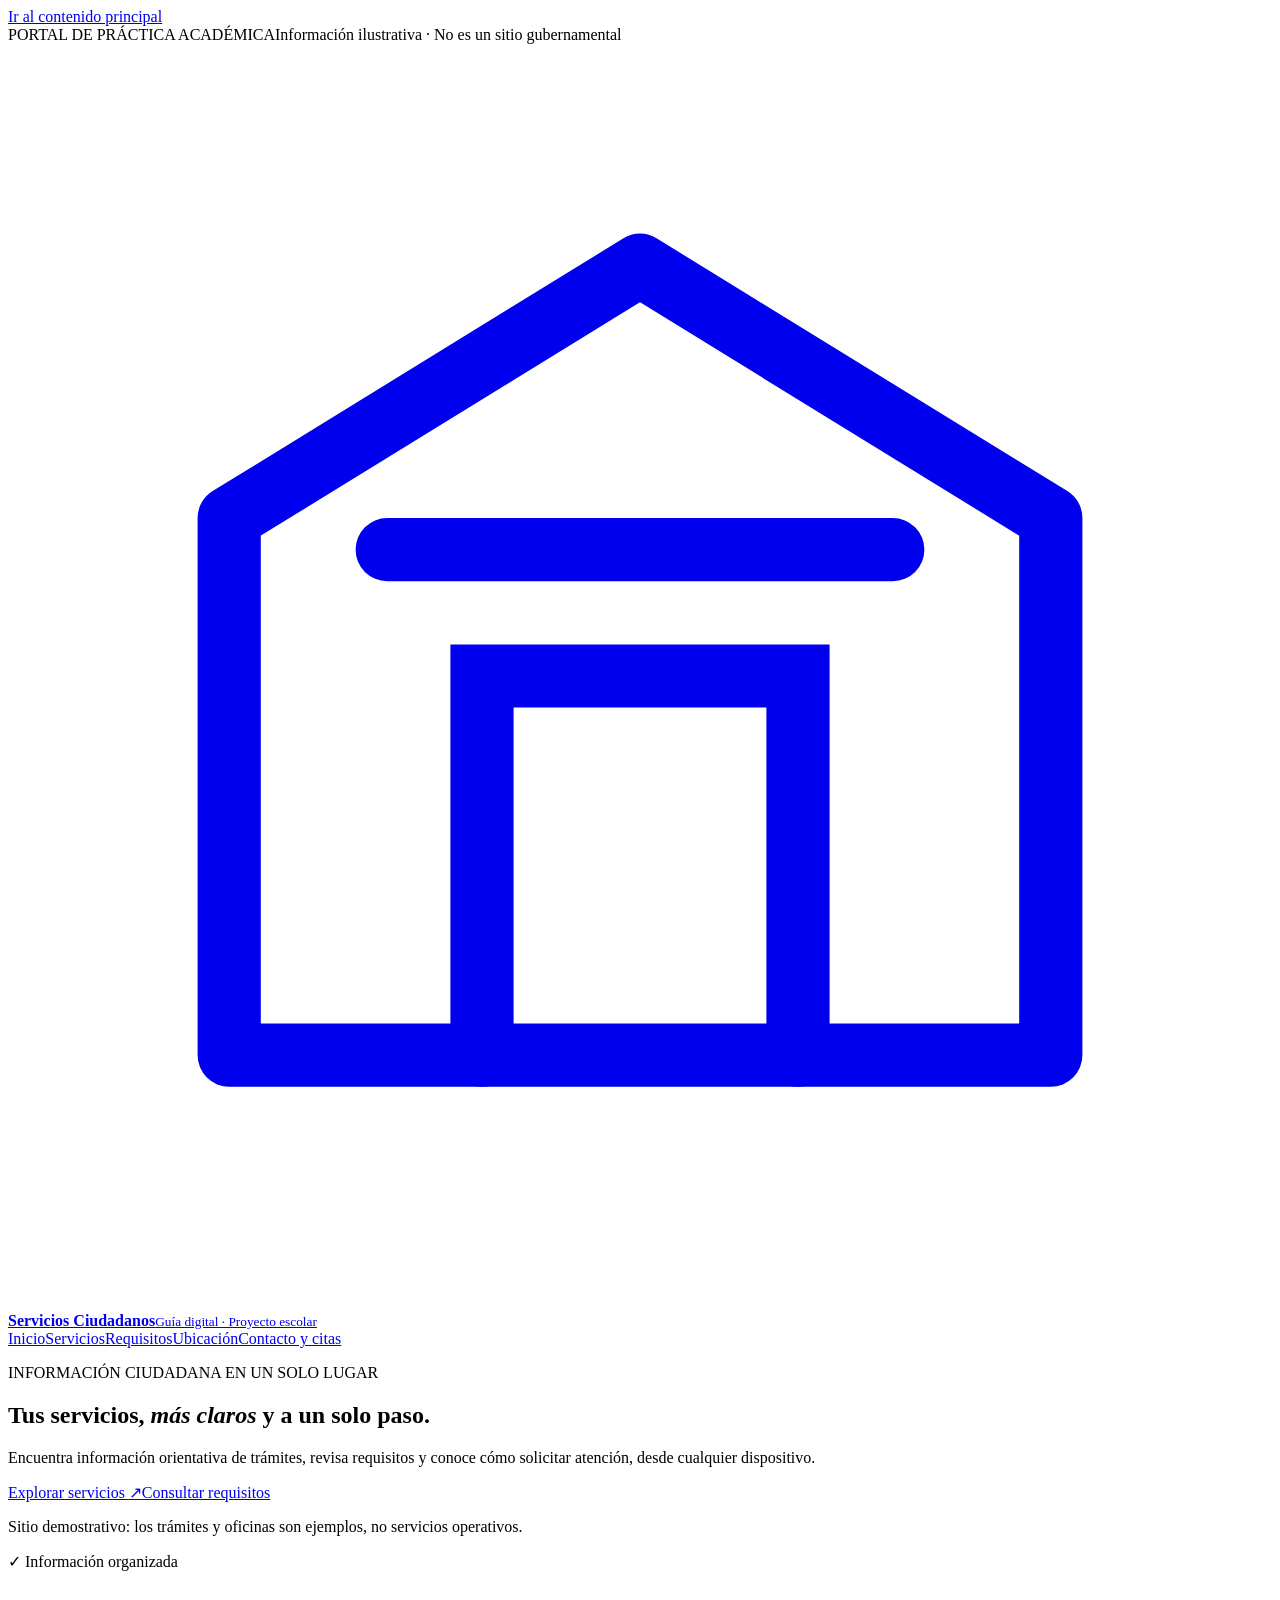
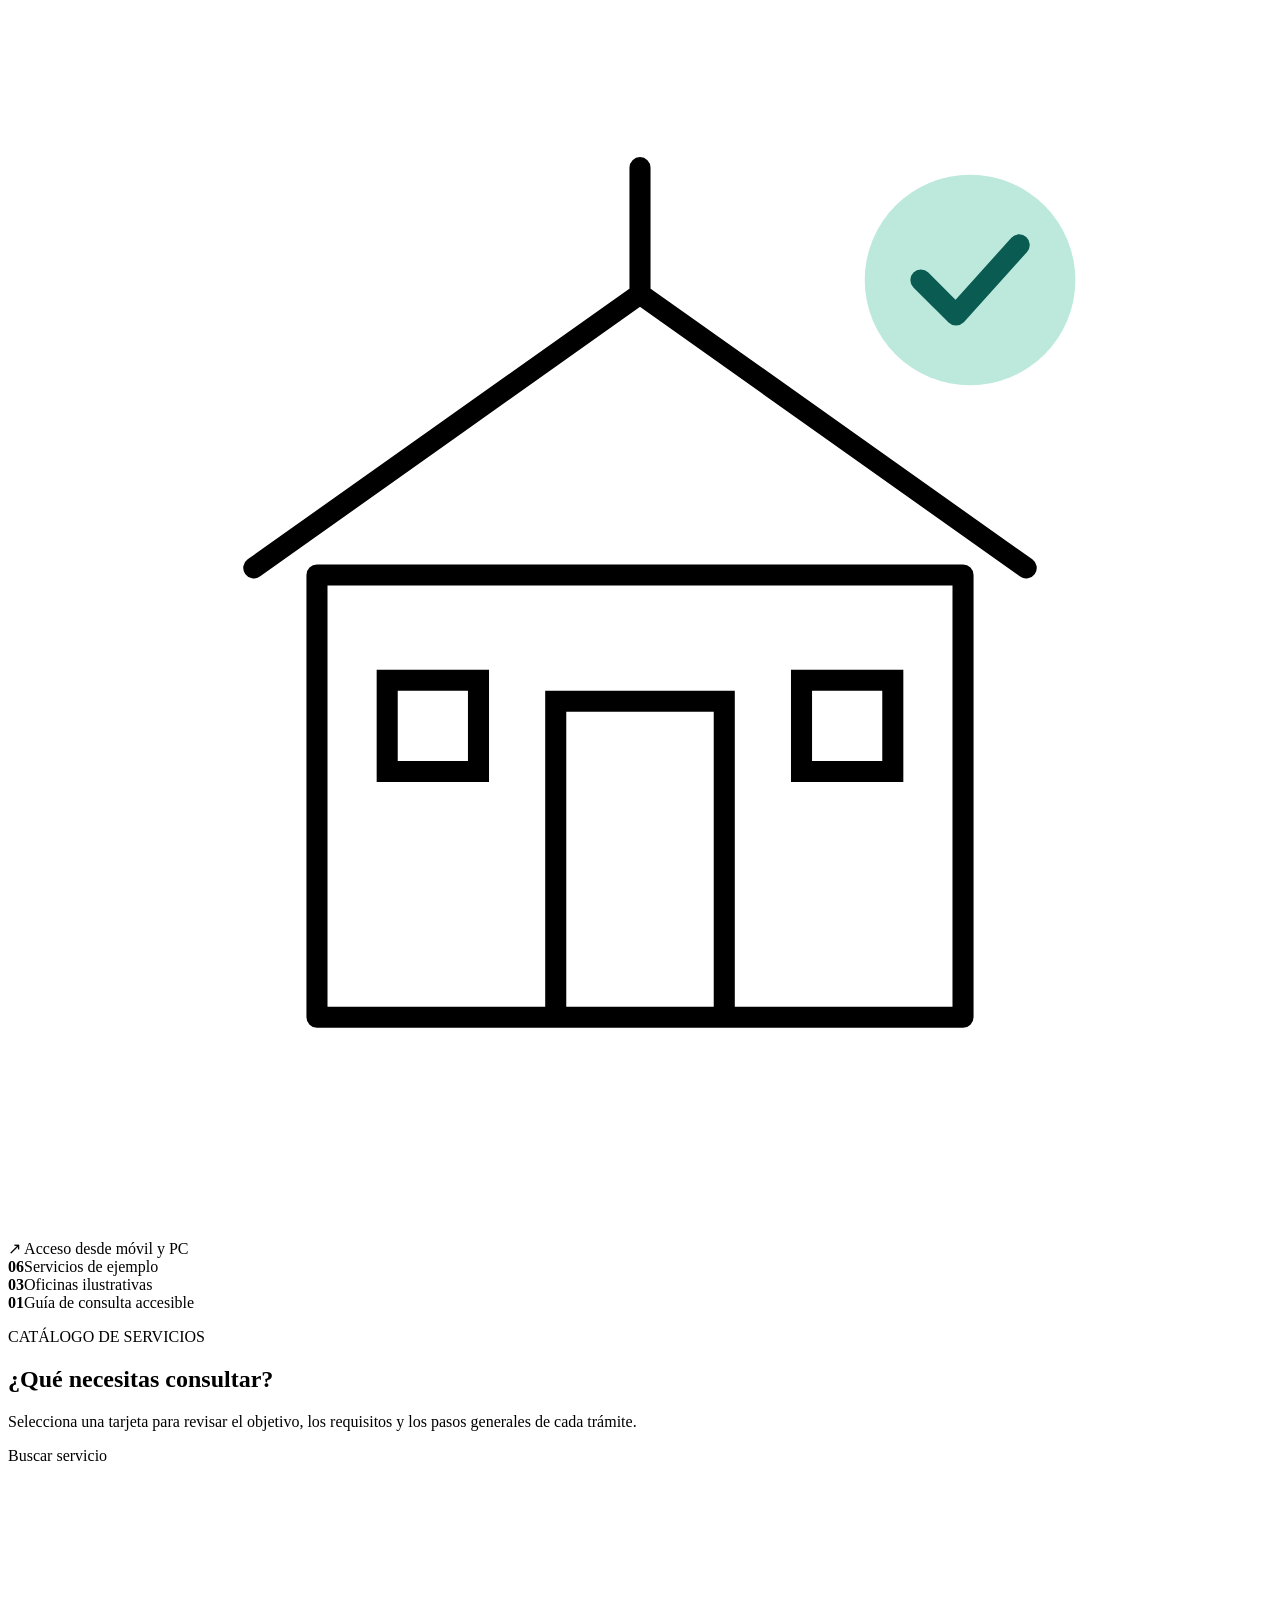
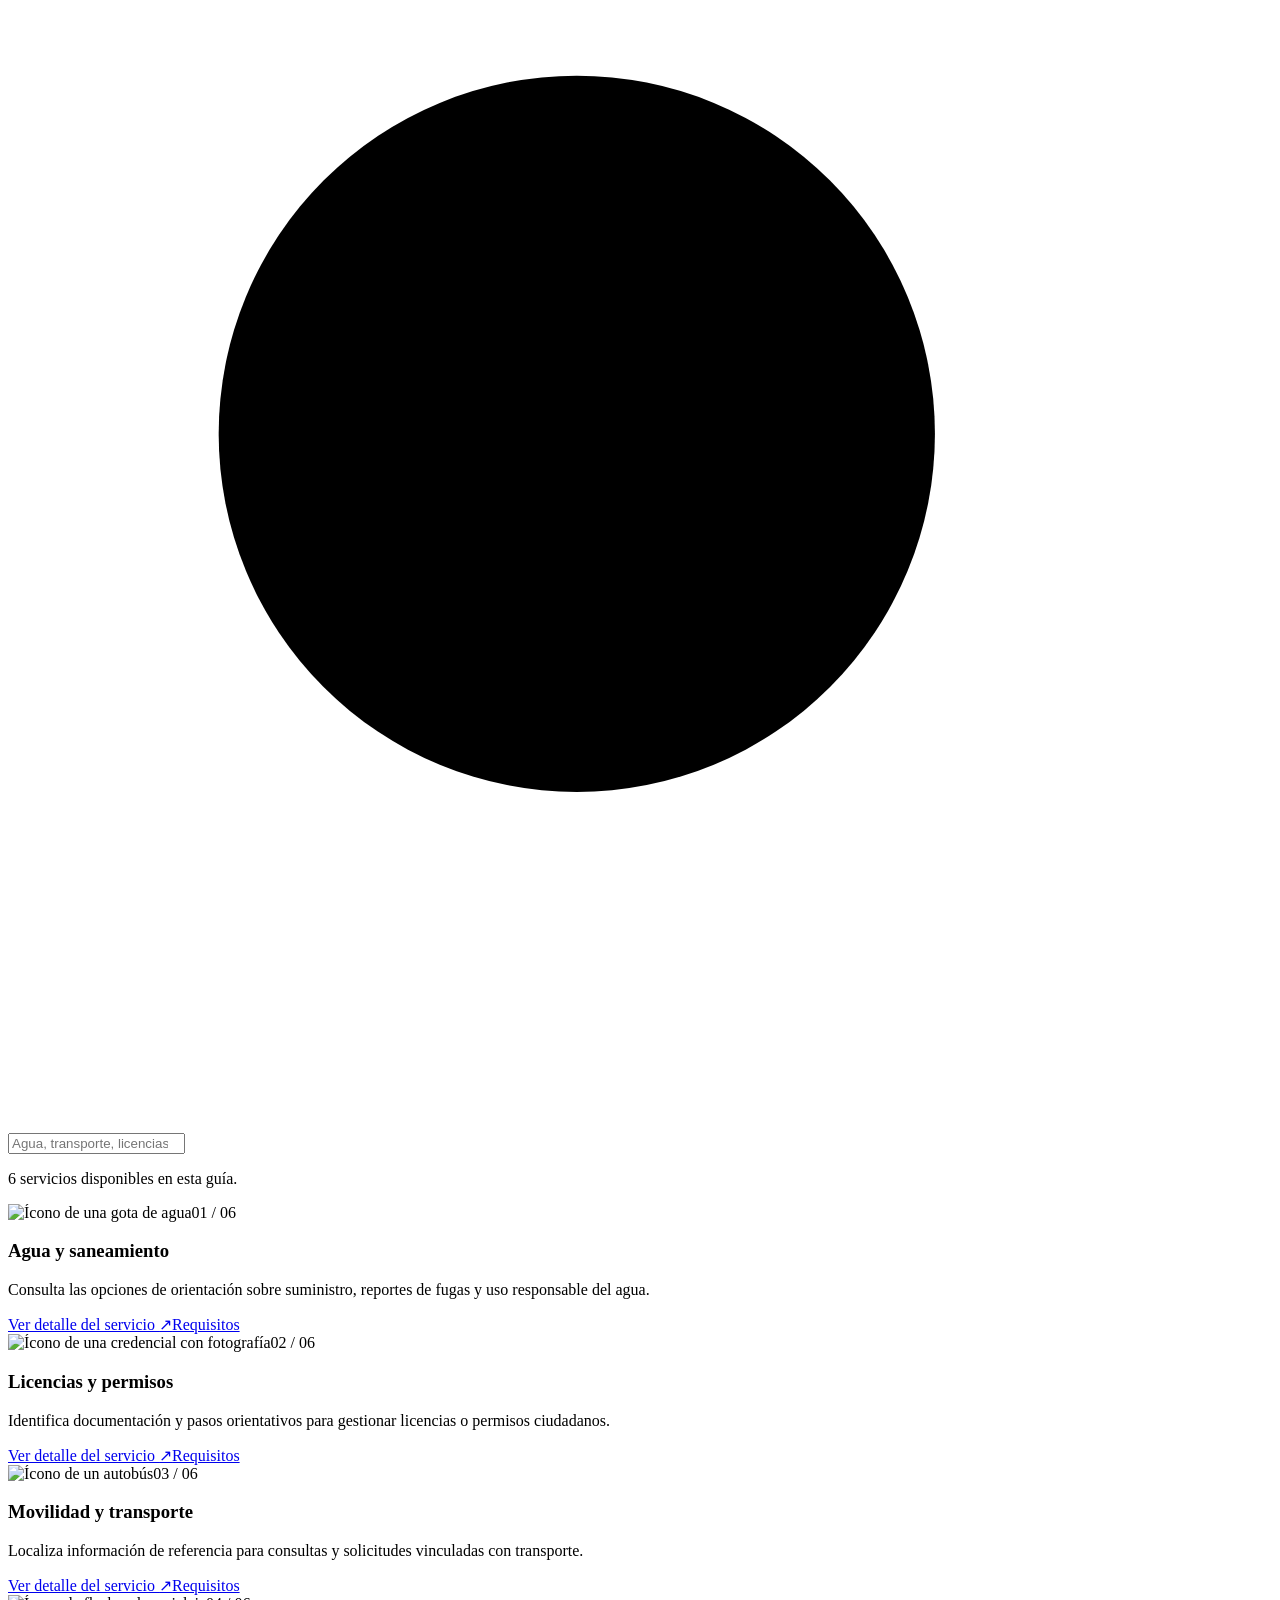
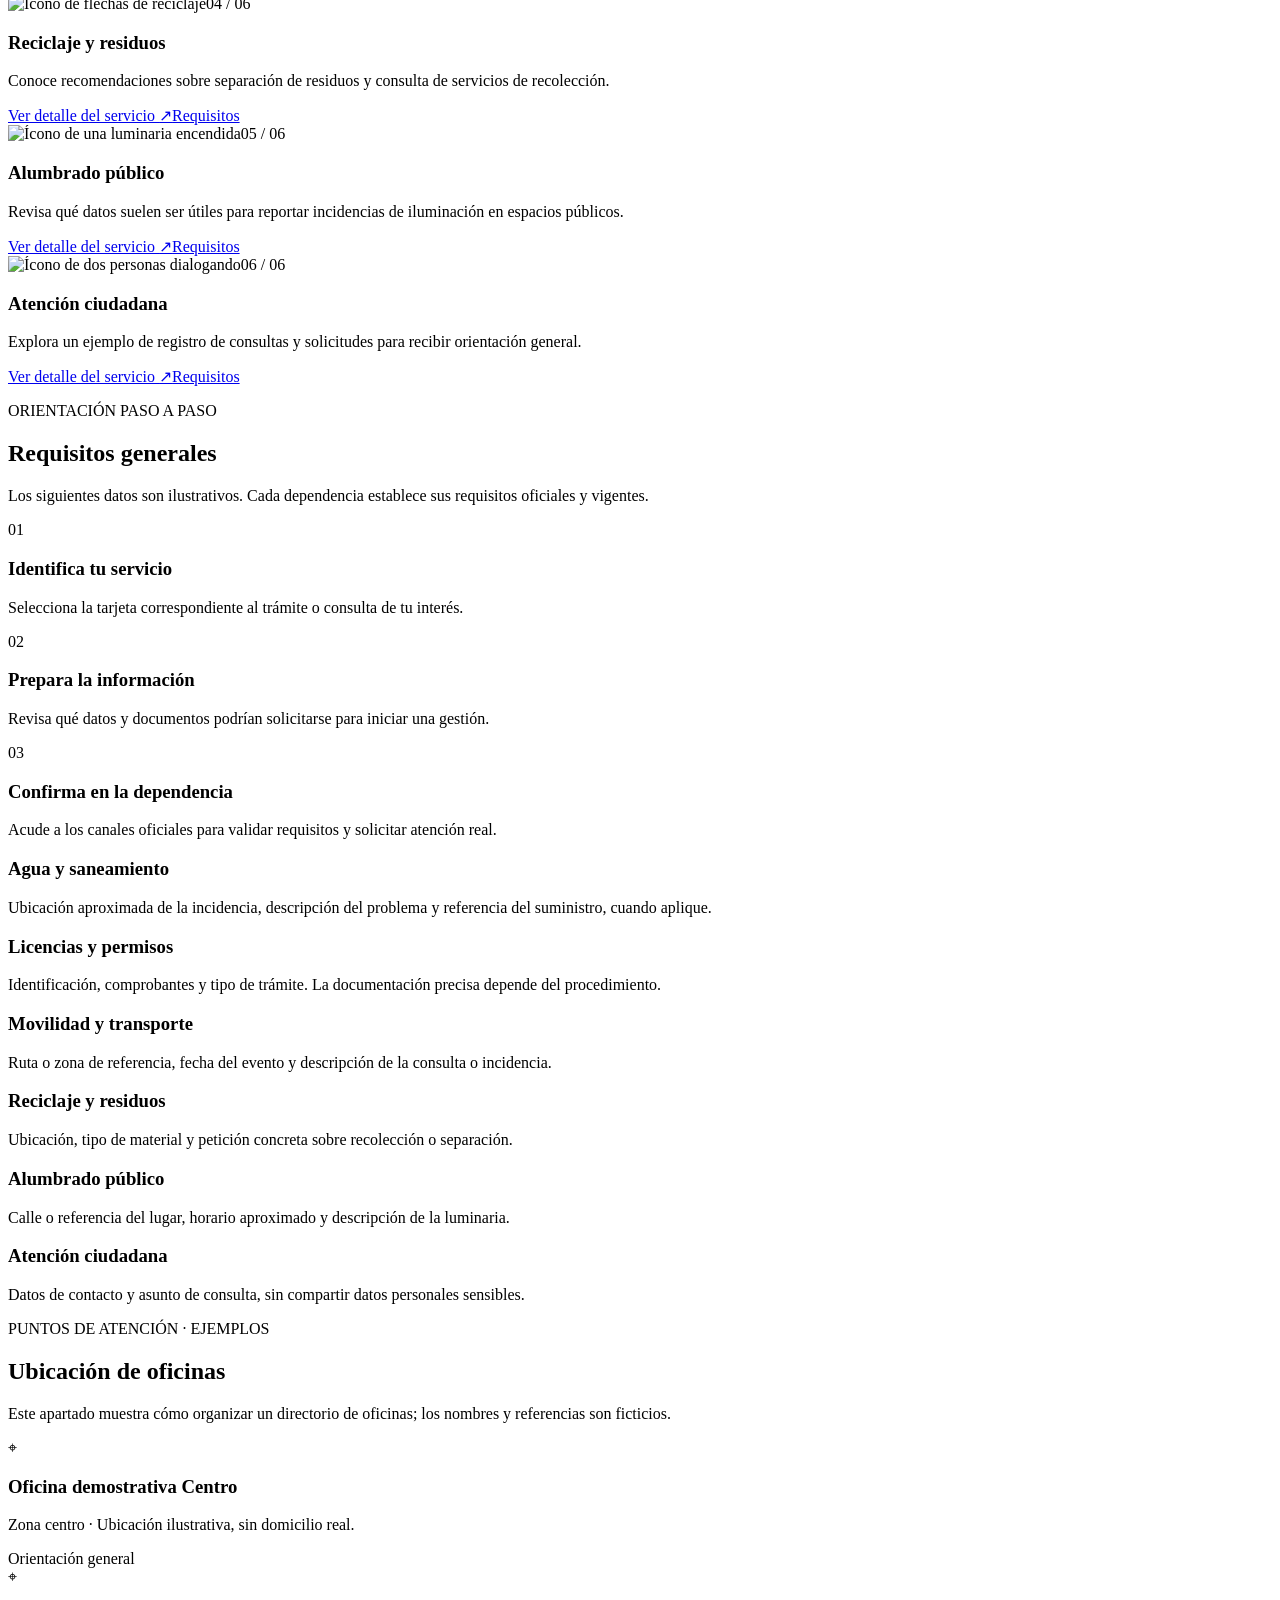
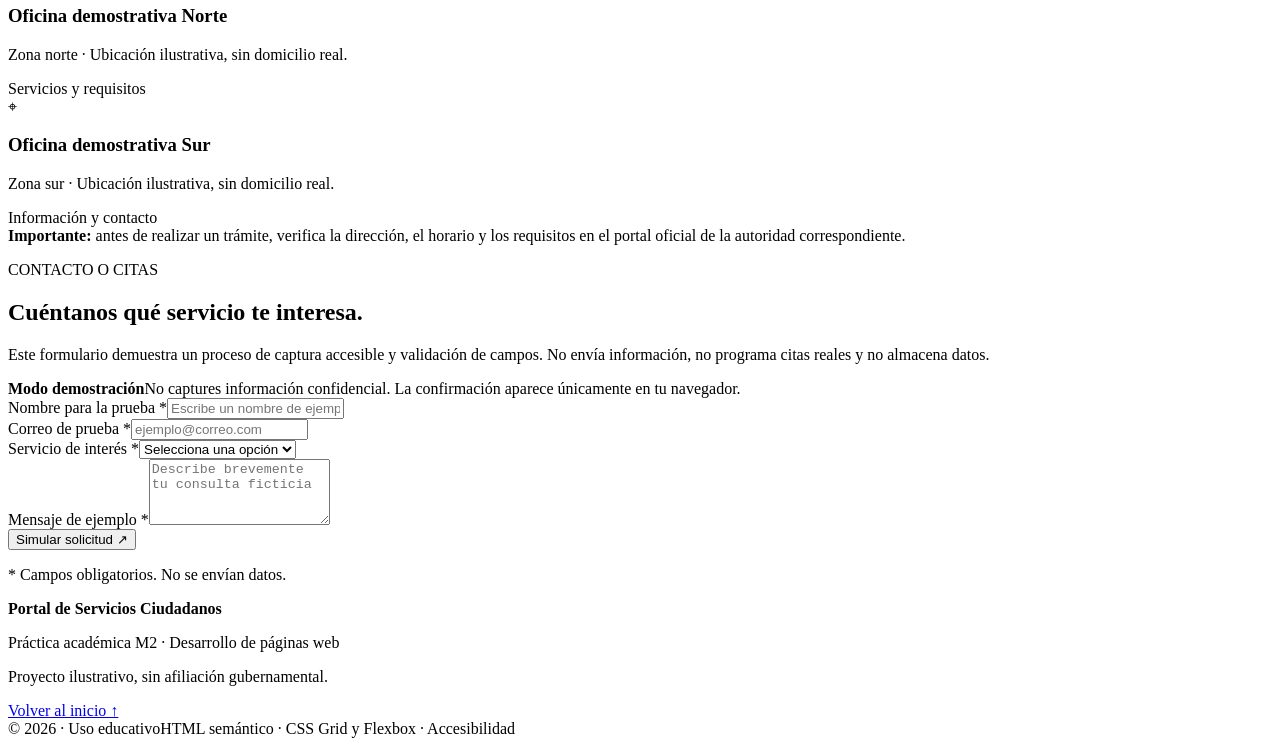
==== index.html @ 4b8a255d "Add initial HTML structure for citizen services portal" ====
<!DOCTYPE html>
<html lang="es">
<head>
  <meta charset="UTF-8">
  <meta name="viewport" content="width=device-width, initial-scale=1.0">
  <meta name="description" content="Portal académico responsivo con información orientativa sobre servicios ciudadanos, requisitos, ubicación y contacto.">
  <meta name="theme-color" content="#103e56">
  <title>Portal de Servicios Ciudadanos | Inicio</title>
  <link rel="stylesheet" href="assets/css/style.css">
  <script src="assets/js/script.js" defer></script>
</head>
<body>
  <a class="saltar-contenido" href="#contenido">Ir al contenido principal</a>
  <header id="inicio" class="encabezado-sitio">
    <div class="barra-superior"><div class="contenedor barra-interior"><span>PORTAL DE PRÁCTICA ACADÉMICA</span><span class="barra-derecha">Información ilustrativa · No es un sitio gubernamental</span></div></div>
    <div class="contenedor cabecera-principal">
      <a class="marca" href="#inicio" aria-label="Portal de Servicios Ciudadanos, ir al inicio">
        <span class="marca-emblema" aria-hidden="true"><svg viewBox="0 0 40 40" fill="none"><path d="M7 15 20 7l13 8v17H7V15Z" stroke="currentColor" stroke-width="2" stroke-linejoin="round"/><path d="M15 32V20h10v12M12 16h16" stroke="currentColor" stroke-width="2" stroke-linecap="round"/></svg></span>
        <span class="marca-texto"><strong>Servicios Ciudadanos</strong><small>Guía digital · Proyecto escolar</small></span>
      </a>
      <nav class="navegacion-sitio" aria-label="Navegación principal">
        <a href="#inicio">Inicio</a><a href="#servicios">Servicios</a><a href="#requisitos">Requisitos</a><a href="#ubicacion">Ubicación</a><a href="#contacto" class="enlace-contacto">Contacto y citas</a>
      </nav>
    </div>
  </header>

  <main id="contenido" class="contenido-principal">
    <section class="hero" aria-labelledby="titulo-hero">
      <div class="contenedor hero-contenido">
        <div class="hero-texto">
          <p class="etiqueta-clara"><span class="punto" aria-hidden="true"></span> INFORMACIÓN CIUDADANA EN UN SOLO LUGAR</p>
          <h1 id="titulo-hero">Tus servicios, <em>más claros</em> y a un solo paso.</h1>
          <p class="hero-descripcion">Encuentra información orientativa de trámites, revisa requisitos y conoce cómo solicitar atención, desde cualquier dispositivo.</p>
          <div class="hero-acciones"><a class="boton boton-primario" href="#servicios">Explorar servicios <span aria-hidden="true">↗</span></a><a class="boton boton-secundario" href="#requisitos">Consultar requisitos</a></div>
          <p class="nota-hero">Sitio demostrativo: los trámites y oficinas son ejemplos, no servicios operativos.</p>
        </div>
        <div class="hero-ilustracion" aria-hidden="true">
          <div class="tarjeta-flotante tarjeta-flotante-uno"><span class="icono-mini">✓</span> Información organizada</div>
          <div class="circulo-exterior"><div class="circulo-interior"><svg viewBox="0 0 180 180" fill="none"><path d="M44 86h92v63H44V86Z" stroke="currentColor" stroke-width="3" stroke-linejoin="round"/><path d="M35 85 90 46l55 39M90 46V28" stroke="currentColor" stroke-width="3" stroke-linecap="round" stroke-linejoin="round"/><path d="M78 149v-45h24v45M54 101h13v13H54zM113 101h13v13h-13z" stroke="currentColor" stroke-width="3"/><circle cx="137" cy="44" r="15" fill="#bce9db"/><path d="m130 44 5 5 9-10" stroke="#0a5b52" stroke-width="3" stroke-linecap="round" stroke-linejoin="round"/></svg></div></div>
          <div class="tarjeta-flotante tarjeta-flotante-dos"><span class="icono-mini">↗</span> Acceso desde móvil y PC</div>
        </div>
      </div>
    </section>

    <section class="franja-valor" aria-label="Ventajas de la guía"><div class="contenedor valores-grid"><div class="valor"><strong>06</strong><span>Servicios de ejemplo</span></div><div class="valor"><strong>03</strong><span>Oficinas ilustrativas</span></div><div class="valor"><strong>01</strong><span>Guía de consulta accesible</span></div></div></section>

    <section id="servicios" class="seccion seccion-servicios" aria-labelledby="titulo-servicios">
      <div class="contenedor">
        <div class="seccion-cabecera"><div><p class="sobretitulo">CATÁLOGO DE SERVICIOS</p><h2 id="titulo-servicios">¿Qué necesitas consultar?</h2><p class="seccion-descripcion">Selecciona una tarjeta para revisar el objetivo, los requisitos y los pasos generales de cada trámite.</p></div><label class="buscador"><span class="buscador-etiqueta">Buscar servicio</span><span class="campo-busqueda"><svg viewBox="0 0 24 24" aria-hidden="true"><circle cx="10.8" cy="10.8" r="6.8"/><path d="m16 16 5 5"/></svg><input type="search" id="buscar-servicio" placeholder="Agua, transporte, licencias..." autocomplete="off"></span></label></div>
        <p id="resultados-busqueda" class="contador-resultados" role="status" aria-live="polite">6 servicios disponibles en esta guía.</p>
        <div class="grid-servicios">
          <article class="tarjeta-servicio" data-nombre="Agua y saneamiento reportar fuga recibos"><div class="tarjeta-superior"><img src="assets/img/agua.svg" alt="Ícono de una gota de agua" width="64" height="64"><span class="tarjeta-numero">01 / 06</span></div><h3>Agua y saneamiento</h3><p>Consulta las opciones de orientación sobre suministro, reportes de fugas y uso responsable del agua.</p><div class="tarjeta-enlaces"><a class="enlace-detalle" href="detalle.html?servicio=agua">Ver detalle del servicio <span aria-hidden="true">↗</span></a><a class="enlace-discreto" href="#req-agua">Requisitos</a></div></article>
          <article class="tarjeta-servicio" data-nombre="Licencias y permisos conducir documentos"><div class="tarjeta-superior"><img src="assets/img/licencias.svg" alt="Ícono de una credencial con fotografía" width="64" height="64"><span class="tarjeta-numero">02 / 06</span></div><h3>Licencias y permisos</h3><p>Identifica documentación y pasos orientativos para gestionar licencias o permisos ciudadanos.</p><div class="tarjeta-enlaces"><a class="enlace-detalle" href="detalle.html?servicio=licencias">Ver detalle del servicio <span aria-hidden="true">↗</span></a><a class="enlace-discreto" href="#req-licencias">Requisitos</a></div></article>
          <article class="tarjeta-servicio" data-nombre="Movilidad y transporte rutas atención"><div class="tarjeta-superior"><img src="assets/img/transporte.svg" alt="Ícono de un autobús" width="64" height="64"><span class="tarjeta-numero">03 / 06</span></div><h3>Movilidad y transporte</h3><p>Localiza información de referencia para consultas y solicitudes vinculadas con transporte.</p><div class="tarjeta-enlaces"><a class="enlace-detalle" href="detalle.html?servicio=transporte">Ver detalle del servicio <span aria-hidden="true">↗</span></a><a class="enlace-discreto" href="#req-transporte">Requisitos</a></div></article>
          <article class="tarjeta-servicio" data-nombre="Reciclaje y residuos separación recolección"><div class="tarjeta-superior"><img src="assets/img/reciclaje.svg" alt="Ícono de flechas de reciclaje" width="64" height="64"><span class="tarjeta-numero">04 / 06</span></div><h3>Reciclaje y residuos</h3><p>Conoce recomendaciones sobre separación de residuos y consulta de servicios de recolección.</p><div class="tarjeta-enlaces"><a class="enlace-detalle" href="detalle.html?servicio=reciclaje">Ver detalle del servicio <span aria-hidden="true">↗</span></a><a class="enlace-discreto" href="#req-reciclaje">Requisitos</a></div></article>
          <article class="tarjeta-servicio" data-nombre="Alumbrado público falla luminaria reportar"><div class="tarjeta-superior"><img src="assets/img/alumbrado.svg" alt="Ícono de una luminaria encendida" width="64" height="64"><span class="tarjeta-numero">05 / 06</span></div><h3>Alumbrado público</h3><p>Revisa qué datos suelen ser útiles para reportar incidencias de iluminación en espacios públicos.</p><div class="tarjeta-enlaces"><a class="enlace-detalle" href="detalle.html?servicio=alumbrado">Ver detalle del servicio <span aria-hidden="true">↗</span></a><a class="enlace-discreto" href="#req-alumbrado">Requisitos</a></div></article>
          <article class="tarjeta-servicio" data-nombre="Atención ciudadana orientación citas solicitudes"><div class="tarjeta-superior"><img src="assets/img/atencion.svg" alt="Ícono de dos personas dialogando" width="64" height="64"><span class="tarjeta-numero">06 / 06</span></div><h3>Atención ciudadana</h3><p>Explora un ejemplo de registro de consultas y solicitudes para recibir orientación general.</p><div class="tarjeta-enlaces"><a class="enlace-detalle" href="detalle.html?servicio=atencion">Ver detalle del servicio <span aria-hidden="true">↗</span></a><a class="enlace-discreto" href="#req-atencion">Requisitos</a></div></article>
        </div><p id="sin-resultados" class="sin-resultados" hidden>No se encontraron servicios con ese término. Prueba con otra palabra.</p>
      </div>
    </section>

    <section id="requisitos" class="seccion seccion-requisitos" aria-labelledby="titulo-requisitos"><div class="contenedor">
      <div class="seccion-cabecera"><div><p class="sobretitulo">ORIENTACIÓN PASO A PASO</p><h2 id="titulo-requisitos">Requisitos generales</h2><p class="seccion-descripcion">Los siguientes datos son ilustrativos. Cada dependencia establece sus requisitos oficiales y vigentes.</p></div></div>
      <div class="pasos"><div class="paso"><span>01</span><h3>Identifica tu servicio</h3><p>Selecciona la tarjeta correspondiente al trámite o consulta de tu interés.</p></div><div class="paso"><span>02</span><h3>Prepara la información</h3><p>Revisa qué datos y documentos podrían solicitarse para iniciar una gestión.</p></div><div class="paso"><span>03</span><h3>Confirma en la dependencia</h3><p>Acude a los canales oficiales para validar requisitos y solicitar atención real.</p></div></div>
      <div class="requisitos-grid"><article id="req-agua" class="requisito"><h3>Agua y saneamiento</h3><p>Ubicación aproximada de la incidencia, descripción del problema y referencia del suministro, cuando aplique.</p></article><article id="req-licencias" class="requisito"><h3>Licencias y permisos</h3><p>Identificación, comprobantes y tipo de trámite. La documentación precisa depende del procedimiento.</p></article><article id="req-transporte" class="requisito"><h3>Movilidad y transporte</h3><p>Ruta o zona de referencia, fecha del evento y descripción de la consulta o incidencia.</p></article><article id="req-reciclaje" class="requisito"><h3>Reciclaje y residuos</h3><p>Ubicación, tipo de material y petición concreta sobre recolección o separación.</p></article><article id="req-alumbrado" class="requisito"><h3>Alumbrado público</h3><p>Calle o referencia del lugar, horario aproximado y descripción de la luminaria.</p></article><article id="req-atencion" class="requisito"><h3>Atención ciudadana</h3><p>Datos de contacto y asunto de consulta, sin compartir datos personales sensibles.</p></article></div>
    </div></section>

    <section id="ubicacion" class="seccion seccion-ubicacion" aria-labelledby="titulo-ubicacion"><div class="contenedor"><div class="seccion-cabecera"><div><p class="sobretitulo">PUNTOS DE ATENCIÓN · EJEMPLOS</p><h2 id="titulo-ubicacion">Ubicación de oficinas</h2><p class="seccion-descripcion">Este apartado muestra cómo organizar un directorio de oficinas; los nombres y referencias son ficticios.</p></div></div><div class="oficinas-grid"><article class="oficina"><div class="oficina-icono" aria-hidden="true">⌖</div><div><h3>Oficina demostrativa Centro</h3><p>Zona centro · Ubicación ilustrativa, sin domicilio real.</p><span>Orientación general</span></div></article><article class="oficina"><div class="oficina-icono" aria-hidden="true">⌖</div><div><h3>Oficina demostrativa Norte</h3><p>Zona norte · Ubicación ilustrativa, sin domicilio real.</p><span>Servicios y requisitos</span></div></article><article class="oficina"><div class="oficina-icono" aria-hidden="true">⌖</div><div><h3>Oficina demostrativa Sur</h3><p>Zona sur · Ubicación ilustrativa, sin domicilio real.</p><span>Información y contacto</span></div></article></div><div class="aviso-ubicacion"><strong>Importante:</strong> antes de realizar un trámite, verifica la dirección, el horario y los requisitos en el portal oficial de la autoridad correspondiente.</div></div></section>

    <section id="contacto" class="seccion seccion-contacto" aria-labelledby="titulo-contacto"><div class="contenedor contacto-grid"><div class="contacto-texto"><p class="sobretitulo">CONTACTO O CITAS</p><h2 id="titulo-contacto">Cuéntanos qué servicio te interesa.</h2><p>Este formulario demuestra un proceso de captura accesible y validación de campos. No envía información, no programa citas reales y no almacena datos.</p><div class="aviso-privacidad-demo"><strong>Modo demostración</strong><span>No captures información confidencial. La confirmación aparece únicamente en tu navegador.</span></div></div><form id="formulario-contacto" class="formulario" aria-label="Formulario de demostración para consultas"><div class="campo"><label for="nombre">Nombre para la prueba <span aria-hidden="true">*</span></label><input id="nombre" name="nombre" type="text" minlength="2" maxlength="70" autocomplete="name" placeholder="Escribe un nombre de ejemplo" required></div><div class="campo"><label for="correo">Correo de prueba <span aria-hidden="true">*</span></label><input id="correo" name="correo" type="email" maxlength="100" placeholder="ejemplo@correo.com" autocomplete="email" required></div><div class="campo"><label for="servicio-contacto">Servicio de interés <span aria-hidden="true">*</span></label><select id="servicio-contacto" name="servicio" required><option value="">Selecciona una opción</option><option>Agua y saneamiento</option><option>Licencias y permisos</option><option>Movilidad y transporte</option><option>Reciclaje y residuos</option><option>Alumbrado público</option><option>Atención ciudadana</option></select></div><div class="campo"><label for="mensaje">Mensaje de ejemplo <span aria-hidden="true">*</span></label><textarea id="mensaje" name="mensaje" rows="4" minlength="10" maxlength="500" placeholder="Describe brevemente tu consulta ficticia" required></textarea></div><button class="boton boton-enviar" type="submit">Simular solicitud <span aria-hidden="true">↗</span></button><p class="form-ayuda">* Campos obligatorios. No se envían datos.</p><p id="respuesta-formulario" class="respuesta-formulario" role="status" aria-live="polite" tabindex="-1" hidden></p></form></div></section>
  </main>
  <footer class="pie-sitio"><div class="contenedor pie-contenido"><div><strong>Portal de Servicios Ciudadanos</strong><p>Práctica académica M2 · Desarrollo de páginas web</p></div><div><p>Proyecto ilustrativo, sin afiliación gubernamental.</p><a href="#inicio">Volver al inicio ↑</a></div></div><div class="contenedor pie-copy"><span>© 2026 · Uso educativo</span><span>HTML semántico · CSS Grid y Flexbox · Accesibilidad</span></div></footer>
</body>
</html>
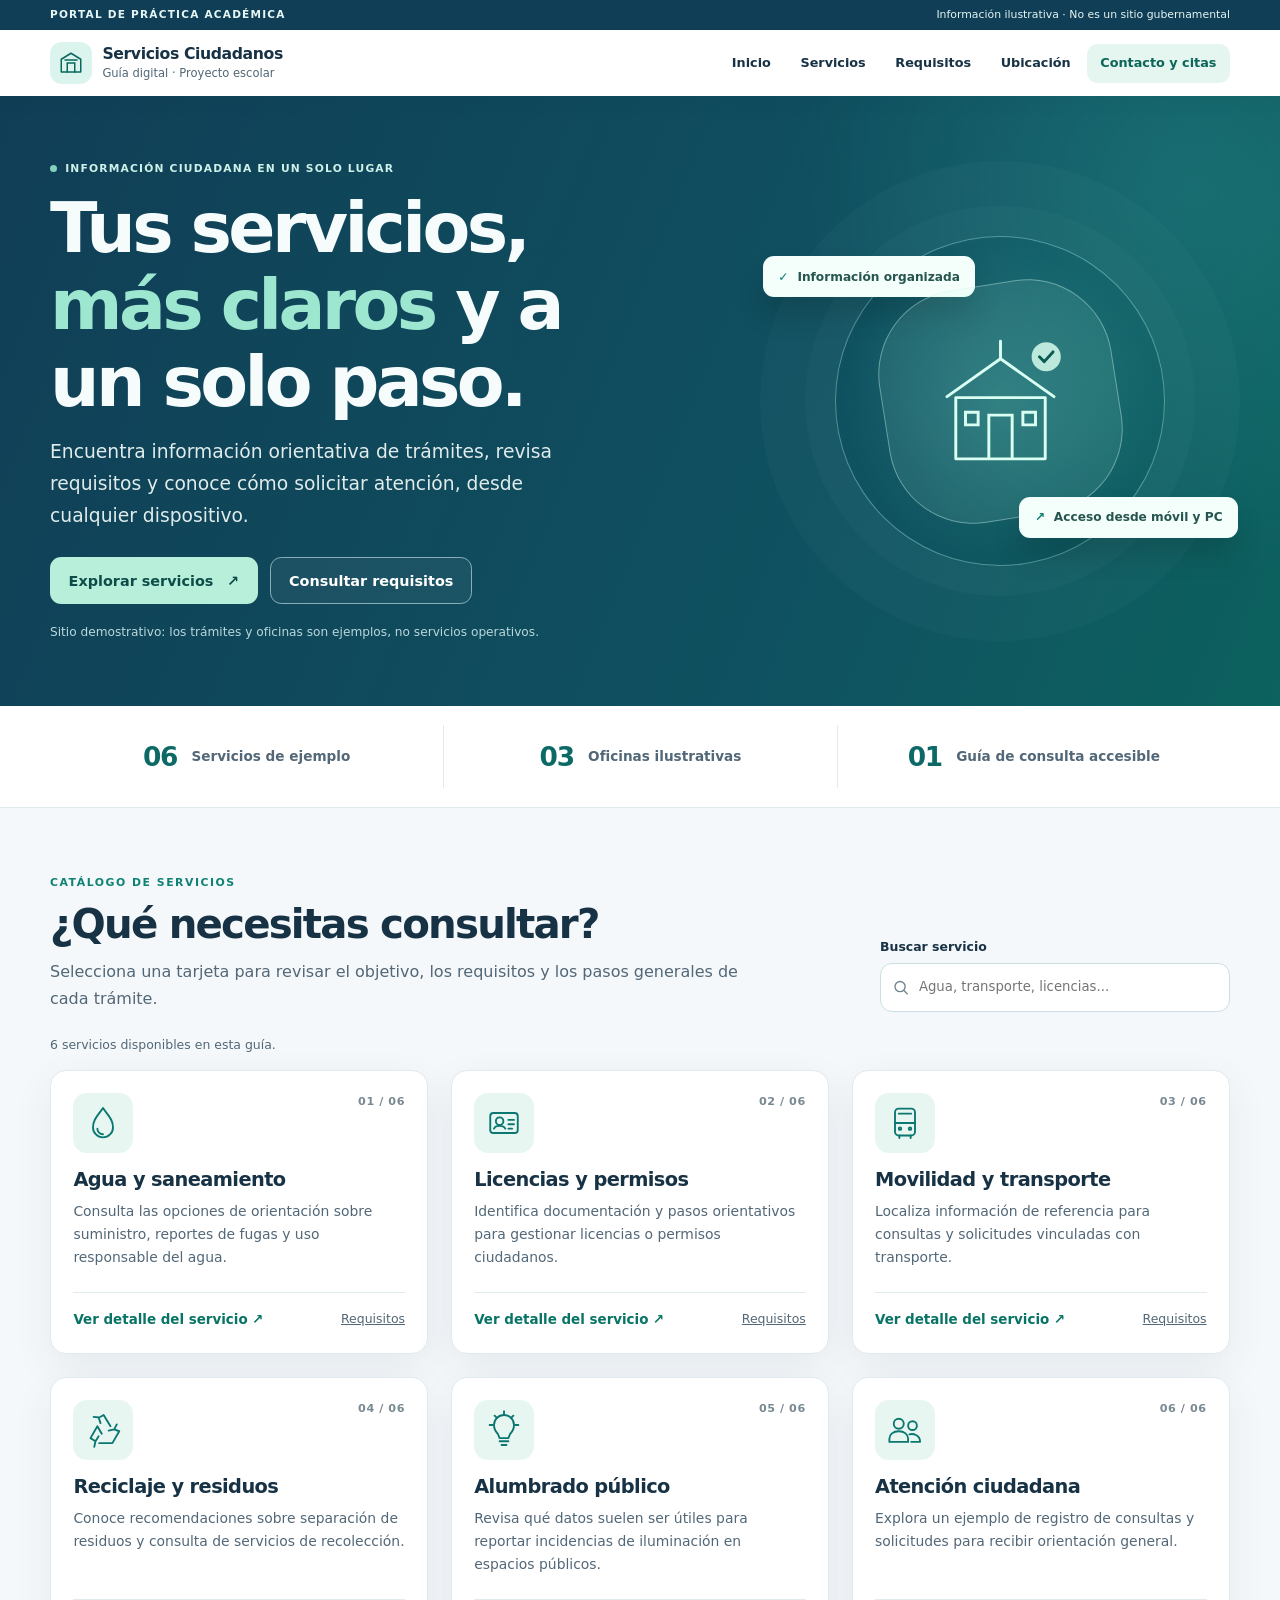
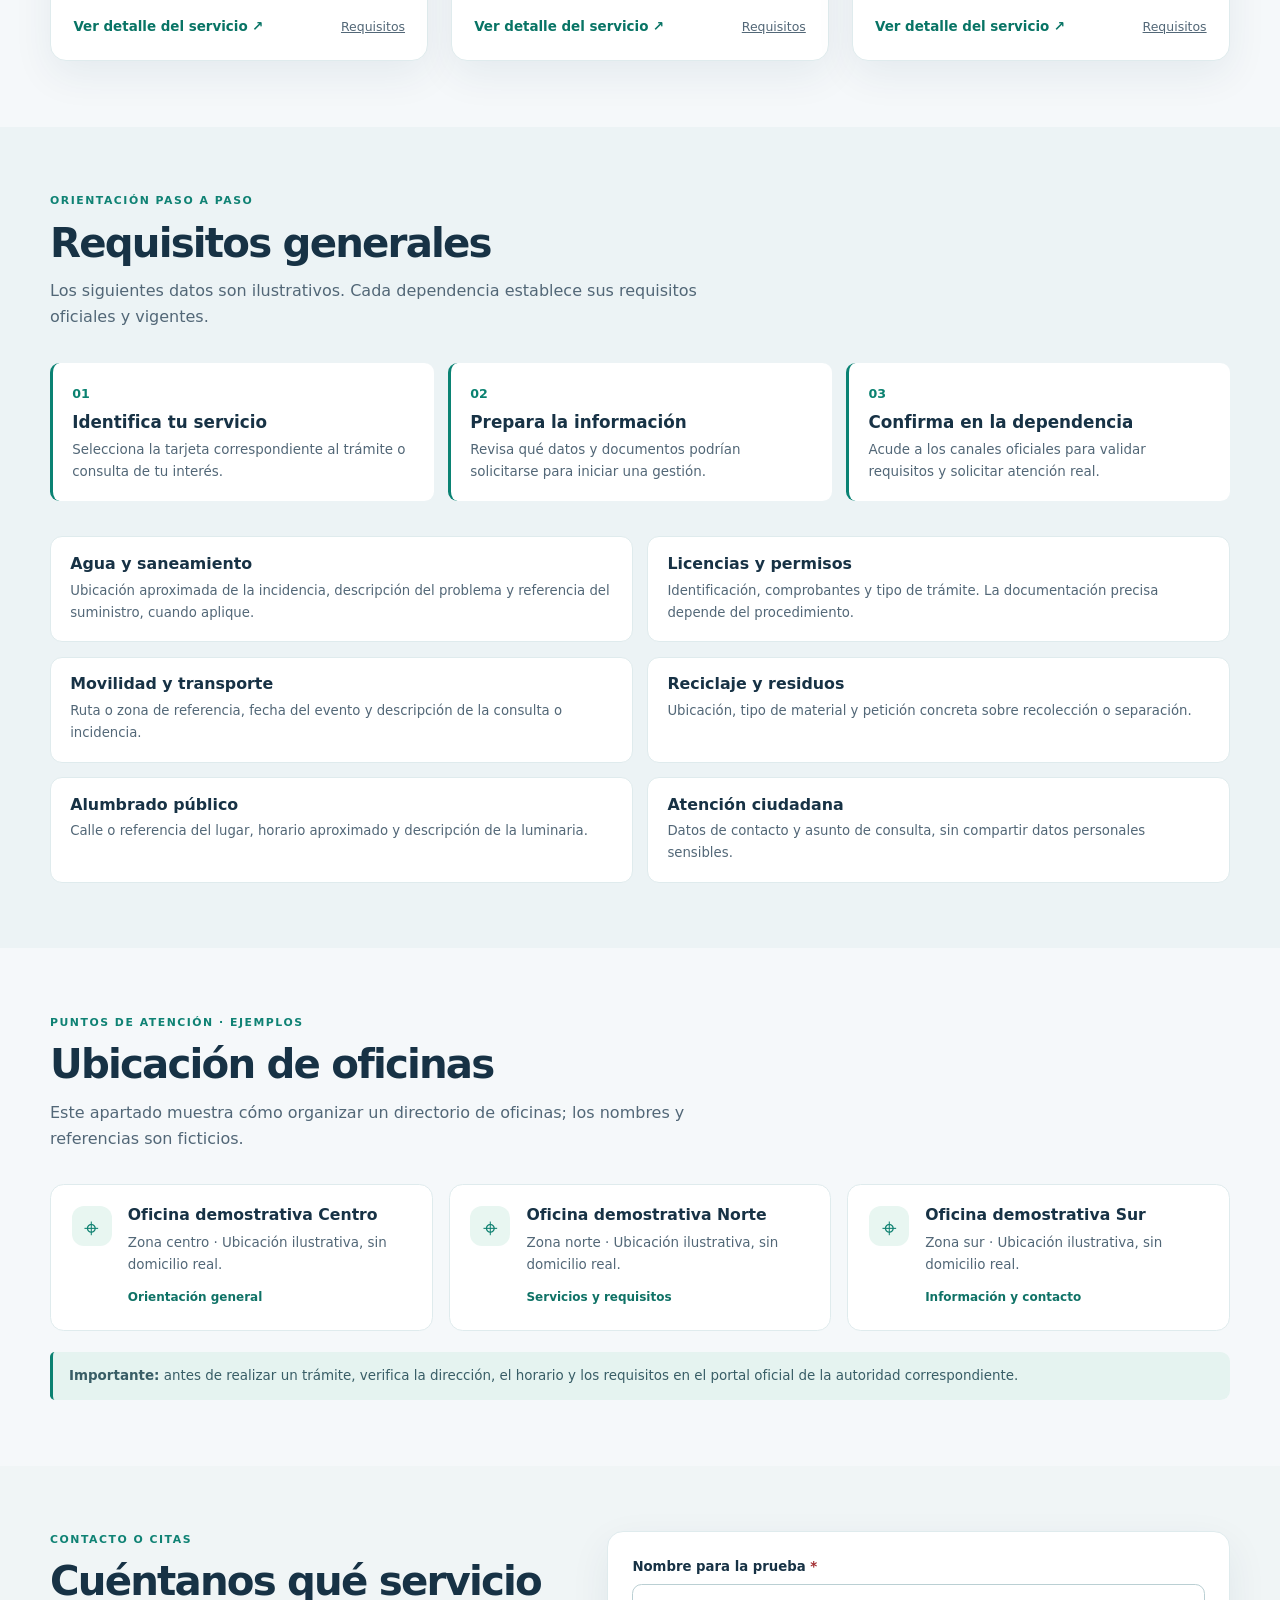
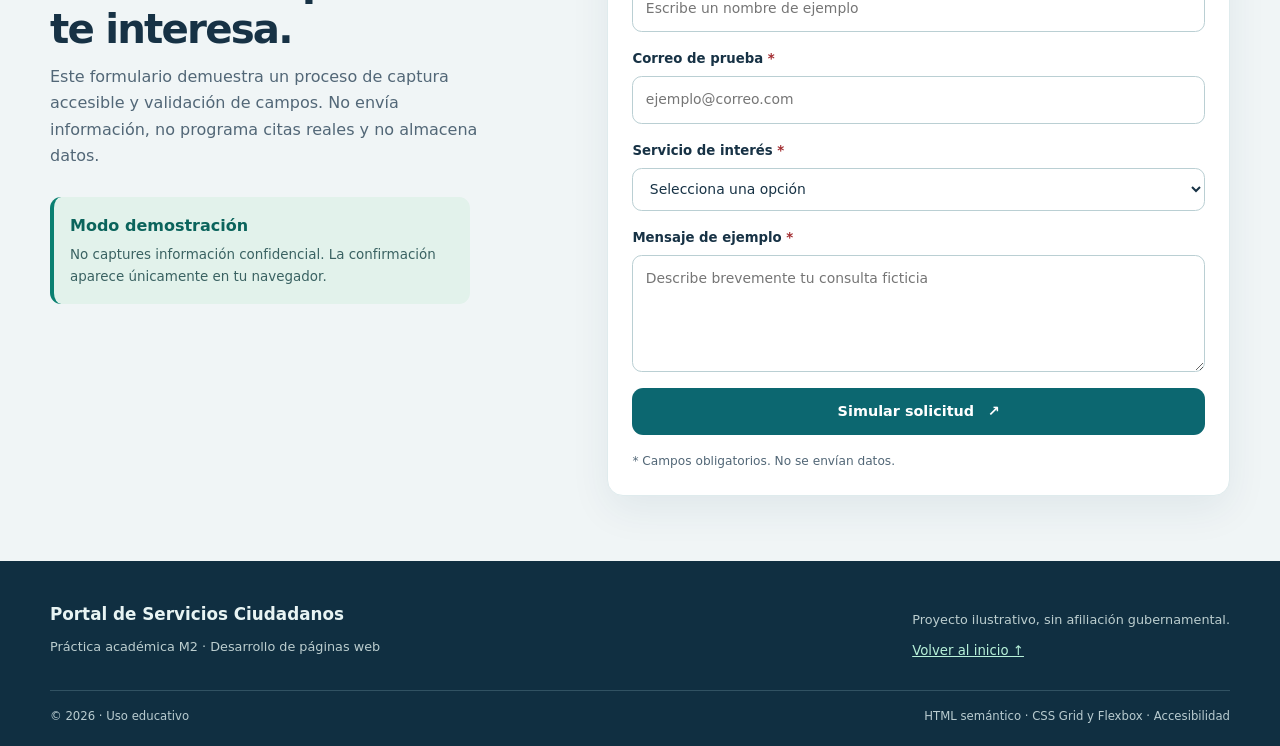
==== commit 994af681: "Add files via upload" ====
--- a/index.html
+++ b/index.html
@@ -6,8 +6,8 @@
   <meta name="description" content="Portal académico responsivo con información orientativa sobre servicios ciudadanos, requisitos, ubicación y contacto.">
   <meta name="theme-color" content="#103e56">
   <title>Portal de Servicios Ciudadanos | Inicio</title>
-  <link rel="stylesheet" href="assets/css/style.css">
-  <script src="assets/js/script.js" defer></script>
+  <link rel="stylesheet" href="style.css">
+  <script src="script.js" defer></script>
 </head>
 <body>
   <a class="saltar-contenido" href="#contenido">Ir al contenido principal</a>
@@ -49,12 +49,12 @@
         <div class="seccion-cabecera"><div><p class="sobretitulo">CATÁLOGO DE SERVICIOS</p><h2 id="titulo-servicios">¿Qué necesitas consultar?</h2><p class="seccion-descripcion">Selecciona una tarjeta para revisar el objetivo, los requisitos y los pasos generales de cada trámite.</p></div><label class="buscador"><span class="buscador-etiqueta">Buscar servicio</span><span class="campo-busqueda"><svg viewBox="0 0 24 24" aria-hidden="true"><circle cx="10.8" cy="10.8" r="6.8"/><path d="m16 16 5 5"/></svg><input type="search" id="buscar-servicio" placeholder="Agua, transporte, licencias..." autocomplete="off"></span></label></div>
         <p id="resultados-busqueda" class="contador-resultados" role="status" aria-live="polite">6 servicios disponibles en esta guía.</p>
         <div class="grid-servicios">
-          <article class="tarjeta-servicio" data-nombre="Agua y saneamiento reportar fuga recibos"><div class="tarjeta-superior"><img src="assets/img/agua.svg" alt="Ícono de una gota de agua" width="64" height="64"><span class="tarjeta-numero">01 / 06</span></div><h3>Agua y saneamiento</h3><p>Consulta las opciones de orientación sobre suministro, reportes de fugas y uso responsable del agua.</p><div class="tarjeta-enlaces"><a class="enlace-detalle" href="detalle.html?servicio=agua">Ver detalle del servicio <span aria-hidden="true">↗</span></a><a class="enlace-discreto" href="#req-agua">Requisitos</a></div></article>
-          <article class="tarjeta-servicio" data-nombre="Licencias y permisos conducir documentos"><div class="tarjeta-superior"><img src="assets/img/licencias.svg" alt="Ícono de una credencial con fotografía" width="64" height="64"><span class="tarjeta-numero">02 / 06</span></div><h3>Licencias y permisos</h3><p>Identifica documentación y pasos orientativos para gestionar licencias o permisos ciudadanos.</p><div class="tarjeta-enlaces"><a class="enlace-detalle" href="detalle.html?servicio=licencias">Ver detalle del servicio <span aria-hidden="true">↗</span></a><a class="enlace-discreto" href="#req-licencias">Requisitos</a></div></article>
-          <article class="tarjeta-servicio" data-nombre="Movilidad y transporte rutas atención"><div class="tarjeta-superior"><img src="assets/img/transporte.svg" alt="Ícono de un autobús" width="64" height="64"><span class="tarjeta-numero">03 / 06</span></div><h3>Movilidad y transporte</h3><p>Localiza información de referencia para consultas y solicitudes vinculadas con transporte.</p><div class="tarjeta-enlaces"><a class="enlace-detalle" href="detalle.html?servicio=transporte">Ver detalle del servicio <span aria-hidden="true">↗</span></a><a class="enlace-discreto" href="#req-transporte">Requisitos</a></div></article>
-          <article class="tarjeta-servicio" data-nombre="Reciclaje y residuos separación recolección"><div class="tarjeta-superior"><img src="assets/img/reciclaje.svg" alt="Ícono de flechas de reciclaje" width="64" height="64"><span class="tarjeta-numero">04 / 06</span></div><h3>Reciclaje y residuos</h3><p>Conoce recomendaciones sobre separación de residuos y consulta de servicios de recolección.</p><div class="tarjeta-enlaces"><a class="enlace-detalle" href="detalle.html?servicio=reciclaje">Ver detalle del servicio <span aria-hidden="true">↗</span></a><a class="enlace-discreto" href="#req-reciclaje">Requisitos</a></div></article>
-          <article class="tarjeta-servicio" data-nombre="Alumbrado público falla luminaria reportar"><div class="tarjeta-superior"><img src="assets/img/alumbrado.svg" alt="Ícono de una luminaria encendida" width="64" height="64"><span class="tarjeta-numero">05 / 06</span></div><h3>Alumbrado público</h3><p>Revisa qué datos suelen ser útiles para reportar incidencias de iluminación en espacios públicos.</p><div class="tarjeta-enlaces"><a class="enlace-detalle" href="detalle.html?servicio=alumbrado">Ver detalle del servicio <span aria-hidden="true">↗</span></a><a class="enlace-discreto" href="#req-alumbrado">Requisitos</a></div></article>
-          <article class="tarjeta-servicio" data-nombre="Atención ciudadana orientación citas solicitudes"><div class="tarjeta-superior"><img src="assets/img/atencion.svg" alt="Ícono de dos personas dialogando" width="64" height="64"><span class="tarjeta-numero">06 / 06</span></div><h3>Atención ciudadana</h3><p>Explora un ejemplo de registro de consultas y solicitudes para recibir orientación general.</p><div class="tarjeta-enlaces"><a class="enlace-detalle" href="detalle.html?servicio=atencion">Ver detalle del servicio <span aria-hidden="true">↗</span></a><a class="enlace-discreto" href="#req-atencion">Requisitos</a></div></article>
+          <article class="tarjeta-servicio" data-nombre="Agua y saneamiento reportar fuga recibos"><div class="tarjeta-superior"><img src="agua.svg" alt="Ícono de una gota de agua" width="64" height="64"><span class="tarjeta-numero">01 / 06</span></div><h3>Agua y saneamiento</h3><p>Consulta las opciones de orientación sobre suministro, reportes de fugas y uso responsable del agua.</p><div class="tarjeta-enlaces"><a class="enlace-detalle" href="detalle.html?servicio=agua">Ver detalle del servicio <span aria-hidden="true">↗</span></a><a class="enlace-discreto" href="#req-agua">Requisitos</a></div></article>
+          <article class="tarjeta-servicio" data-nombre="Licencias y permisos conducir documentos"><div class="tarjeta-superior"><img src="licencias.svg" alt="Ícono de una credencial con fotografía" width="64" height="64"><span class="tarjeta-numero">02 / 06</span></div><h3>Licencias y permisos</h3><p>Identifica documentación y pasos orientativos para gestionar licencias o permisos ciudadanos.</p><div class="tarjeta-enlaces"><a class="enlace-detalle" href="detalle.html?servicio=licencias">Ver detalle del servicio <span aria-hidden="true">↗</span></a><a class="enlace-discreto" href="#req-licencias">Requisitos</a></div></article>
+          <article class="tarjeta-servicio" data-nombre="Movilidad y transporte rutas atención"><div class="tarjeta-superior"><img src="transporte.svg" alt="Ícono de un autobús" width="64" height="64"><span class="tarjeta-numero">03 / 06</span></div><h3>Movilidad y transporte</h3><p>Localiza información de referencia para consultas y solicitudes vinculadas con transporte.</p><div class="tarjeta-enlaces"><a class="enlace-detalle" href="detalle.html?servicio=transporte">Ver detalle del servicio <span aria-hidden="true">↗</span></a><a class="enlace-discreto" href="#req-transporte">Requisitos</a></div></article>
+          <article class="tarjeta-servicio" data-nombre="Reciclaje y residuos separación recolección"><div class="tarjeta-superior"><img src="reciclaje.svg" alt="Ícono de flechas de reciclaje" width="64" height="64"><span class="tarjeta-numero">04 / 06</span></div><h3>Reciclaje y residuos</h3><p>Conoce recomendaciones sobre separación de residuos y consulta de servicios de recolección.</p><div class="tarjeta-enlaces"><a class="enlace-detalle" href="detalle.html?servicio=reciclaje">Ver detalle del servicio <span aria-hidden="true">↗</span></a><a class="enlace-discreto" href="#req-reciclaje">Requisitos</a></div></article>
+          <article class="tarjeta-servicio" data-nombre="Alumbrado público falla luminaria reportar"><div class="tarjeta-superior"><img src="alumbrado.svg" alt="Ícono de una luminaria encendida" width="64" height="64"><span class="tarjeta-numero">05 / 06</span></div><h3>Alumbrado público</h3><p>Revisa qué datos suelen ser útiles para reportar incidencias de iluminación en espacios públicos.</p><div class="tarjeta-enlaces"><a class="enlace-detalle" href="detalle.html?servicio=alumbrado">Ver detalle del servicio <span aria-hidden="true">↗</span></a><a class="enlace-discreto" href="#req-alumbrado">Requisitos</a></div></article>
+          <article class="tarjeta-servicio" data-nombre="Atención ciudadana orientación citas solicitudes"><div class="tarjeta-superior"><img src="atencion.svg" alt="Ícono de dos personas dialogando" width="64" height="64"><span class="tarjeta-numero">06 / 06</span></div><h3>Atención ciudadana</h3><p>Explora un ejemplo de registro de consultas y solicitudes para recibir orientación general.</p><div class="tarjeta-enlaces"><a class="enlace-detalle" href="detalle.html?servicio=atencion">Ver detalle del servicio <span aria-hidden="true">↗</span></a><a class="enlace-discreto" href="#req-atencion">Requisitos</a></div></article>
         </div><p id="sin-resultados" class="sin-resultados" hidden>No se encontraron servicios con ese término. Prueba con otra palabra.</p>
       </div>
     </section>
--- a/style.css
+++ b/style.css
@@ -0,0 +1,223 @@
+/* Portal de Servicios Ciudadanos. Práctica M2. Estrategia mobile-first. */
+:root {
+  --color-principal: #126b78;
+  --color-principal-fuerte: #103e56;
+  --color-acento: #0f7b6c;
+  --color-texto: #173245;
+  --color-muted: #526777;
+  --color-fondo: #f5f8fa;
+  --color-blanco: #ffffff;
+  --color-borde: #dfebed;
+  --color-tarjeta: #ffffff;
+  --espacio: 1rem;
+  --paso--1: clamp(0.9rem, 0.3vw + 0.85rem, 1rem);
+  --paso-1: clamp(1.25rem, 0.8vw + 1rem, 1.5rem);
+  --sombra: 0 14px 40px rgba(16, 62, 86, .07);
+}
+* { box-sizing: border-box; }
+html { scroll-behavior: smooth; scroll-padding-top: 8.5rem; }
+body {
+  display: grid;
+  grid-template-areas: "encabezado" "principal" "pie";
+  grid-template-rows: auto 1fr auto;
+  min-height: 100vh;
+  margin: 0;
+  font-family: system-ui, -apple-system, BlinkMacSystemFont, "Segoe UI", sans-serif;
+  font-size: var(--paso--1);
+  line-height: 1.65;
+  color: var(--color-texto);
+  background: var(--color-fondo);
+}
+body > .encabezado-sitio { grid-area: encabezado; }
+body > .contenido-principal, body > main { grid-area: principal; }
+body > .pie-sitio { grid-area: pie; }
+img, svg { max-width: 100%; }
+a { color: inherit; }
+button, input, textarea, select { font: inherit; }
+button, a, input, textarea, select { -webkit-tap-highlight-color: transparent; }
+:focus-visible { outline: 3px solid #ffbd57; outline-offset: 3px; }
+[hidden] { display: none !important; }
+.contenedor { width: min(100% - 2.3rem, 1180px); margin-inline: auto; }
+.saltar-contenido { position: fixed; top: .5rem; left: .5rem; z-index: 1000; background: #fff; color: #133447; padding: .7rem 1rem; border-radius: .6rem; transform: translateY(-170%); }
+.saltar-contenido:focus { transform: translateY(0); }
+.encabezado-sitio { position: sticky; top: 0; z-index: 50; background: var(--color-blanco); box-shadow: 0 3px 18px rgba(17, 54, 75, .07); }
+.barra-superior { background: #103e56; color: #e5f6f3; font-size: .66rem; letter-spacing: .115em; font-weight: 750; }
+.barra-interior { min-height: 30px; display: flex; align-items: center; justify-content: space-between; gap: 1rem; }
+.barra-derecha { display: none; }
+.cabecera-principal { padding-block: .75rem; display: flex; align-items: center; flex-wrap: wrap; gap: .75rem 2rem; justify-content: space-between; }
+.marca { display: flex; align-items: center; gap: .65rem; text-decoration: none; min-width: 0; }
+.marca-emblema { width: 42px; height: 42px; flex: 0 0 auto; display: grid; place-items: center; background: #dbf5ee; color: #08685e; border-radius: 12px; padding: 6px; }
+.marca-texto { display: grid; gap: 0; line-height: 1.18; }
+.marca-texto strong { font-size: .98rem; letter-spacing: -.025em; }
+.marca-texto small { margin-top: 4px; color: var(--color-muted); font-size: .72rem; }
+.navegacion-sitio { display: flex; flex-wrap: wrap; align-items: center; justify-content: flex-start; gap: .2rem .4rem; width: 100%; }
+.navegacion-sitio a { display: inline-flex; align-items: center; justify-content: center; font-size: .80rem; font-weight: 650; border-radius: .65rem; min-height: 39px; padding: .38rem .62rem; text-decoration: none; transition: background .2s, color .2s; }
+.navegacion-sitio a:hover { background: #eef8f8; color: #08685e; }
+.navegacion-sitio .enlace-contacto { background: #e5f5ef; color: #0b6558; }
+.hero { color: #f6fcfc; background: radial-gradient(circle at 93% 15%, rgba(46,155,151,.32), transparent 30%), linear-gradient(112deg, #103e56, #0f5361 70%, #0c625e); overflow: hidden; }
+.hero-contenido { display: grid; align-items: center; gap: 2rem; min-height: 440px; padding-block: 3.3rem 3.6rem; }
+.hero-texto { max-width: 630px; position: relative; z-index: 1; }
+.etiqueta-clara { font-size: .67rem; letter-spacing: .11em; font-weight: 750; color: #cdf1e8; display: flex; align-items: center; gap: .5rem; }
+.punto { display: inline-block; width: .45rem; height: .45rem; border-radius: 50%; background: #81d3bd; }
+h1, h2, h3, p { margin-top: 0; }
+h1,h2,h3 { line-height: 1.17; }
+.hero h1 { font-size: clamp(2.1rem, 5.5vw, 4.35rem); line-height: 1.1; letter-spacing: -.052em; margin: .8rem 0 1rem; font-weight: 760; text-wrap: balance; }
+.hero h1 em { color: #9de7d0; font-style: normal; }
+.hero-descripcion { font-size: clamp(.98rem, 1.6vw, 1.17rem); color: #e0eceb; line-height: 1.72; max-width: 555px; }
+.hero-acciones { display: flex; align-items: center; flex-wrap: wrap; gap: .8rem; margin-top: 1.55rem; }
+.boton { display: inline-flex; justify-content: center; align-items: center; gap: .85rem; min-height: 47px; padding: .7rem 1.1rem; border-radius: .7rem; border: 1px solid transparent; cursor: pointer; text-decoration: none; font-weight: 750; line-height: 1.25; font-size: .9rem; transition: filter .2s, transform .2s; }
+.boton:hover { filter: brightness(1.06); transform: translateY(-1px); }
+.boton-primario { background: #b8efda; color: #0d4c49; }
+.boton-secundario { color: white; border-color: #88aeb8; background: rgba(255,255,255,.05); }
+.nota-hero { color: #b9d8db; font-size: .76rem; margin: 1.1rem 0 0; }
+.hero-ilustracion { display: none; position: relative; place-items: center; min-height: 330px; }
+.circulo-exterior { display: grid; place-items: center; width: 330px; height: 330px; border-radius: 50%; border: 1px solid rgba(180,240,235,.4); background: radial-gradient(circle, rgba(112,224,204,.19), transparent 69%); box-shadow: 0 0 0 30px rgba(183,243,227,.025), 0 0 0 75px rgba(183,243,227,.025); }
+.circulo-interior { display: grid; place-items: center; width: 235px; height: 235px; border-radius: 36%; background: rgba(185,238,225,.10); border: 1px solid rgba(207,244,234,.4); transform: rotate(-9deg); }
+.circulo-interior svg { width: 175px; color: #d9fff2; transform: rotate(9deg); }
+.tarjeta-flotante { position: absolute; border: 1px solid rgba(231,253,246,.36); background: #f4fffb; color: #26554f; border-radius: 11px; padding: .6rem .9rem; font-size: .76rem; font-weight: 720; white-space: nowrap; box-shadow: 0 18px 28px rgba(0,0,0,.14); }
+.tarjeta-flotante-uno { top: 36px; left: -20px; }
+.tarjeta-flotante-dos { bottom: 31px; right: -15px; }
+.icono-mini { margin-right: .3rem; color: #087b6c; }
+.franja-valor { background: var(--color-blanco); border-bottom: 1px solid var(--color-borde); }
+.valores-grid { display: grid; grid-template-columns: 1fr; gap: 0; padding-block: .8rem; }
+.valor { display: flex; align-items: center; gap: .9rem; padding: .6rem 0; }
+.valor + .valor { border-top: 1px solid var(--color-borde); }
+.valor strong { color: #0c6965; font-size: 1.65rem; letter-spacing: -.05em; font-weight: 800; }
+.valor span { color: var(--color-muted); font-size: .85rem; font-weight: 560; }
+.seccion { padding-block: 4.1rem; }
+.seccion-cabecera { display: flex; flex-wrap: wrap; justify-content: space-between; gap: 1.5rem; align-items: end; margin-bottom: 1.45rem; }
+.sobretitulo { color: #0f8274; font-size: .68rem; letter-spacing: .14em; font-weight: 800; margin-bottom: .58rem; }
+.seccion h2 { font-size: clamp(1.78rem, 3.35vw, 2.52rem); letter-spacing: -.045em; margin: 0 0 .7rem; }
+.seccion-descripcion { color: var(--color-muted); max-width: 690px; margin: 0; }
+.buscador { display: grid; gap: .35rem; width: 100%; max-width: 350px; }
+.buscador-etiqueta { font-weight: 700; font-size: .78rem; }
+.campo-busqueda { display: flex; align-items: center; background: var(--color-tarjeta); border: 1px solid #cbdfe2; border-radius: .75rem; padding: .3rem .7rem; }
+.campo-busqueda:focus-within { border-color: #138c7e; box-shadow: 0 0 0 3px rgba(19, 140, 126, .12); }
+.campo-busqueda svg { width: 19px; height: 19px; stroke: #6f838c; stroke-width: 1.8; fill: none; }
+.campo-busqueda input { width: 100%; min-width: 0; border: 0; outline: none; background: transparent; color: var(--color-texto); padding: .5rem .55rem; font-size: .83rem; }
+.contador-resultados { font-size: .78rem; color: var(--color-muted); margin-bottom: .85rem; }
+.grid-servicios { display: grid; grid-template-columns: 1fr; gap: 1.15rem; }
+.tarjeta-servicio { display: flex; flex-direction: column; min-width: 0; padding: 1.4rem; background: var(--color-tarjeta); border: 1px solid var(--color-borde); border-radius: 1rem; box-shadow: var(--sombra); transition: transform .2s, border-color .2s; }
+.tarjeta-servicio:hover { transform: translateY(-3px); border-color: #91c6c6; }
+.tarjeta-superior { display: flex; justify-content: space-between; align-items: flex-start; margin-bottom: 1rem; }
+.tarjeta-superior img { width: 60px; height: 60px; padding: 10px; background: #e8f6f1; border-radius: 14px; }
+.tarjeta-numero { font-size: .7rem; color: #788992; font-weight: 750; letter-spacing: .05em; }
+.tarjeta-servicio h3 { font-size: 1.21rem; letter-spacing: -.03em; margin-bottom: .55rem; }
+.tarjeta-servicio p { color: var(--color-muted); font-size: .87rem; flex: 1; margin-bottom: 1.4rem; }
+.tarjeta-enlaces { display: flex; gap: .75rem; flex-wrap: wrap; justify-content: space-between; align-items: center; padding-top: 1rem; border-top: 1px solid var(--color-borde); }
+.enlace-detalle { text-decoration: none; font-weight: 760; color: #087465; font-size: .84rem; }
+.enlace-detalle:hover, .enlace-discreto:hover, .enlace-regresar:hover { text-decoration: underline; }
+.enlace-discreto { font-size: .78rem; color: var(--color-muted); }
+.sin-resultados { background: #eaf6f5; border-radius: .6rem; padding: 1rem; }
+.seccion-requisitos { background: #ecf3f5; }
+.pasos { display: grid; grid-template-columns: 1fr; gap: .9rem; margin: 2rem 0 2.2rem; }
+.paso { border-left: 3px solid #0a8273; padding: 1.1rem 1.2rem; background: var(--color-tarjeta); border-radius: .6rem; }
+.paso > span { color: #0b8271; font-size: .79rem; font-weight: 840; }
+.paso h3 { font-size: 1.05rem; margin: .4rem 0; }
+.paso p { font-size: .84rem; color: var(--color-muted); margin-bottom: 0; }
+.requisitos-grid { display: grid; grid-template-columns: 1fr; gap: .9rem; }
+.requisito { scroll-margin-top: 9rem; background: var(--color-tarjeta); border: 1px solid var(--color-borde); border-radius: .75rem; padding: 1.1rem 1.2rem; }
+.requisito h3 { font-size: .99rem; margin-bottom: .4rem; }
+.requisito p { font-size: .83rem; margin: 0; color: var(--color-muted); }
+.seccion-ubicacion { background: var(--color-fondo); }
+.oficinas-grid { display: grid; grid-template-columns: 1fr; gap: 1rem; margin-top: 2rem; }
+.oficina { display: flex; align-items: flex-start; gap: 1rem; padding: 1.3rem; background: var(--color-tarjeta); border-radius: .85rem; border: 1px solid var(--color-borde); }
+.oficina-icono { width: 40px; height: 40px; border-radius: 12px; flex: 0 0 auto; color: #0f8171; background: #e8f6f1; display: grid; place-items: center; font-size: 1.65rem; }
+.oficina h3 { font-size: .98rem; margin: 0 0 .45rem; }
+.oficina p { font-size: .84rem; color: var(--color-muted); margin-bottom: .45rem; }
+.oficina span { color: #0f7266; font-size: .75rem; font-weight: 750; }
+.aviso-ubicacion { margin-top: 1.3rem; font-size: .84rem; color: #385d66; border-left: 3px solid #0a8171; padding: .8rem 1rem; background: #e5f3f0; border-radius: .3rem .6rem .6rem .3rem; }
+.seccion-contacto { background: #f0f5f6; }
+.contacto-grid { display: grid; grid-template-columns: 1fr; gap: 2rem; align-items: start; }
+.contacto-texto > p:not(.sobretitulo) { color: var(--color-muted); max-width: 440px; }
+.aviso-privacidad-demo { display: grid; gap: .3rem; margin-top: 1.7rem; max-width: 420px; padding: 1rem; background: #e2f2eb; border-left: 4px solid #0a8071; border-radius: .7rem; }
+.aviso-privacidad-demo strong { color: #0b645c; }
+.aviso-privacidad-demo span { color: #3a6262; font-size: .84rem; }
+.formulario { display: grid; grid-template-columns: 1fr; gap: 1rem; background: var(--color-tarjeta); padding: 1.5rem; border: 1px solid var(--color-borde); border-radius: 1rem; box-shadow: var(--sombra); }
+.campo { display: grid; gap: .36rem; }
+.campo label { font-size: .83rem; font-weight: 720; }
+.campo label span { color: #a22c30; }
+.campo input, .campo select, .campo textarea { width: 100%; border: 1px solid #bacfd3; border-radius: .6rem; color: var(--color-texto); background: var(--color-tarjeta); padding: .73rem .78rem; font-size: .87rem; }
+.campo textarea { resize: vertical; }
+.campo input:focus, .campo select:focus, .campo textarea:focus { border-color: #0d8072; }
+.boton-enviar { background: #0c6770; color: #fff; }
+.form-ayuda { font-size: .76rem; color: var(--color-muted); margin: 0; }
+.respuesta-formulario { background: #dcf7e9; border: 1px solid #9bd5b9; padding: .8rem; color: #154f45; border-radius: .6rem; font-size: .86rem; margin: 0; }
+.pie-sitio { background: #102f41; color: #e8f4f3; padding: 2.5rem 0 1.2rem; }
+.pie-contenido { display: flex; justify-content: space-between; flex-wrap: wrap; gap: 1rem 2rem; }
+.pie-contenido strong { font-size: 1.05rem; }
+.pie-contenido p { font-size: .8rem; color: #bccecf; margin: .45rem 0; }
+.pie-contenido a { font-size: .83rem; color: #b7f1d9; }
+.pie-copy { border-top: 1px solid #315262; margin-top: 1.6rem; padding-top: 1rem; display: flex; justify-content: space-between; flex-wrap: wrap; gap: .5rem; font-size: .73rem; color: #b9ccd0; }
+/* Página de detalle: información generada desde un catálogo local en JS */
+.detalle-hero { padding-block: 2.2rem 2.5rem; background: #eaf4f3; }
+.migajas { font-size: .83rem; color: #58757b; }
+.migajas a { color: #0f7069; }
+.migajas span { margin-inline: .25rem; }
+.detalle-hero h1 { font-size: clamp(2rem, 4vw, 3.3rem); letter-spacing: -.05em; margin: .5rem 0 .7rem; }
+.detalle-resumen { color: #4c6973; max-width: 800px; margin-bottom: 0; }
+.detalle-layout { display: grid; grid-template-columns: 1fr; gap: 1.5rem; align-items: start; }
+.panel-detalle, .panel-ayuda { border: 1px solid var(--color-borde); border-radius: 1rem; background: var(--color-tarjeta); padding: 1.5rem; }
+.panel-detalle h2 { font-size: 1.43rem; letter-spacing: -.03em; margin: 1.4rem 0 .7rem; }
+.panel-detalle h2:first-child { margin-top: 0; }
+.panel-detalle p { color: var(--color-muted); }
+.lista-detalle { padding-left: 1.4rem; color: var(--color-muted); }
+.lista-detalle li { margin-bottom: .65rem; }
+.panel-ayuda img { display: block; padding: .85rem; background: #e7f5f0; border-radius: 1rem; margin-bottom: 1rem; }
+.panel-ayuda h2 { font-size: 1.4rem; }
+.panel-ayuda p { color: var(--color-muted); font-size: .89rem; }
+.panel-ayuda .boton { width: 100%; font-size: .85rem; text-align: center; }
+.enlace-regresar { display: inline-block; margin-top: 1.1rem; font-size: .86rem; color: #0a7264; }
+@media (min-width: 768px) {
+  .barra-derecha { display: inline; letter-spacing: normal; font-size: .68rem; font-weight: 500; }
+  .contenedor { width: min(100% - 3rem, 1180px); }
+  .navegacion-sitio { width: auto; }
+  .hero-contenido { grid-template-columns: minmax(0, 1.2fr) minmax(245px, .8fr); min-height: 470px; padding-block: 4rem; }
+  .hero-ilustracion { display: grid; }
+  .circulo-exterior { width: 260px; height: 260px; }
+  .circulo-interior { width: 205px; height: 205px; }
+  .tarjeta-flotante-uno { top: 20px; left: -8px; }
+  .tarjeta-flotante-dos { bottom: 28px; right: -8px; }
+  .valores-grid { grid-template-columns: repeat(3, minmax(0, 1fr)); padding-block: 1.2rem; }
+  .valor { justify-content: center; }
+  .valor + .valor { border-top: 0; border-left: 1px solid var(--color-borde); }
+  .grid-servicios { grid-template-columns: repeat(2, minmax(0, 1fr)); gap: 1.25rem; }
+  .pasos { grid-template-columns: repeat(3, minmax(0, 1fr)); }
+  .requisitos-grid { grid-template-columns: repeat(2, minmax(0, 1fr)); }
+  .oficinas-grid { grid-template-columns: repeat(2, minmax(0, 1fr)); }
+  .contacto-grid { grid-template-columns: .9fr 1.1fr; gap: 3rem; }
+  .detalle-layout { grid-template-columns: minmax(0, 1.55fr) minmax(260px, .8fr); }
+}
+@media (min-width: 1024px) {
+  .cabecera-principal { flex-wrap: nowrap; }
+  .navegacion-sitio { gap: .15rem; }
+  .navegacion-sitio a { padding-inline: .85rem; }
+  .hero-contenido { grid-template-columns: 1.2fr .8fr; }
+  .circulo-exterior { width: 330px; height: 330px; }
+  .circulo-interior { width: 235px; height: 235px; }
+  .grid-servicios { grid-template-columns: repeat(3, minmax(0, 1fr)); gap: 1.4rem; }
+  .oficinas-grid { grid-template-columns: repeat(3, minmax(0, 1fr)); }
+}
+@media (prefers-color-scheme: dark) {
+  :root { --color-texto: #e7f2f7; --color-muted: #b2c5cd; --color-fondo: #0f172a; --color-blanco: #18283c; --color-borde: #34465c; --color-tarjeta: #1e293b; --sombra: 0 10px 30px rgba(0,0,0,.12); }
+  body { background-color: #0f172a; color: #f1f5f9; }
+  .navegacion-sitio { background-color: #18283c; }
+  .navegacion-sitio a:hover { background: #26475b; color: #d4f3e7; }
+  .navegacion-sitio .enlace-contacto { background: #254b4c; color: #d4faea; }
+  .marca-emblema, .tarjeta-superior img, .oficina-icono, .panel-ayuda img { background: #24494a; color: #d4ffeb; }
+  .seccion-requisitos, .seccion-contacto { background: #16243a; }
+  .tarjeta-superior img { filter: brightness(1.65) saturate(.85); }
+  .sobretitulo, .tarjeta-enlaces a, .oficina span, .valor strong, .paso > span, .migajas a { color: #7be1bf; }
+  .campo-busqueda input { color: #e7f2f7; }
+  .campo-busqueda input::placeholder { color: #a5b8c3; }
+  .aviso-ubicacion, .aviso-privacidad-demo, .sin-resultados, .respuesta-formulario { background: #213d43; color: #d4eae9; }
+  .aviso-privacidad-demo strong, .aviso-privacidad-demo span { color: #d4eae9; }
+  .campo input, .campo select, .campo textarea { border-color: #52687a; }
+  .respuesta-formulario { border-color: #4f9f85; }
+  .detalle-hero { background: #19344a; }
+  .pie-sitio { background: #0b2232; }
+}
+@media (prefers-reduced-motion: reduce) {
+  html { scroll-behavior: auto; }
+  *, *::before, *::after { transition-duration: .01ms !important; animation-duration: .01ms !important; }
+}
